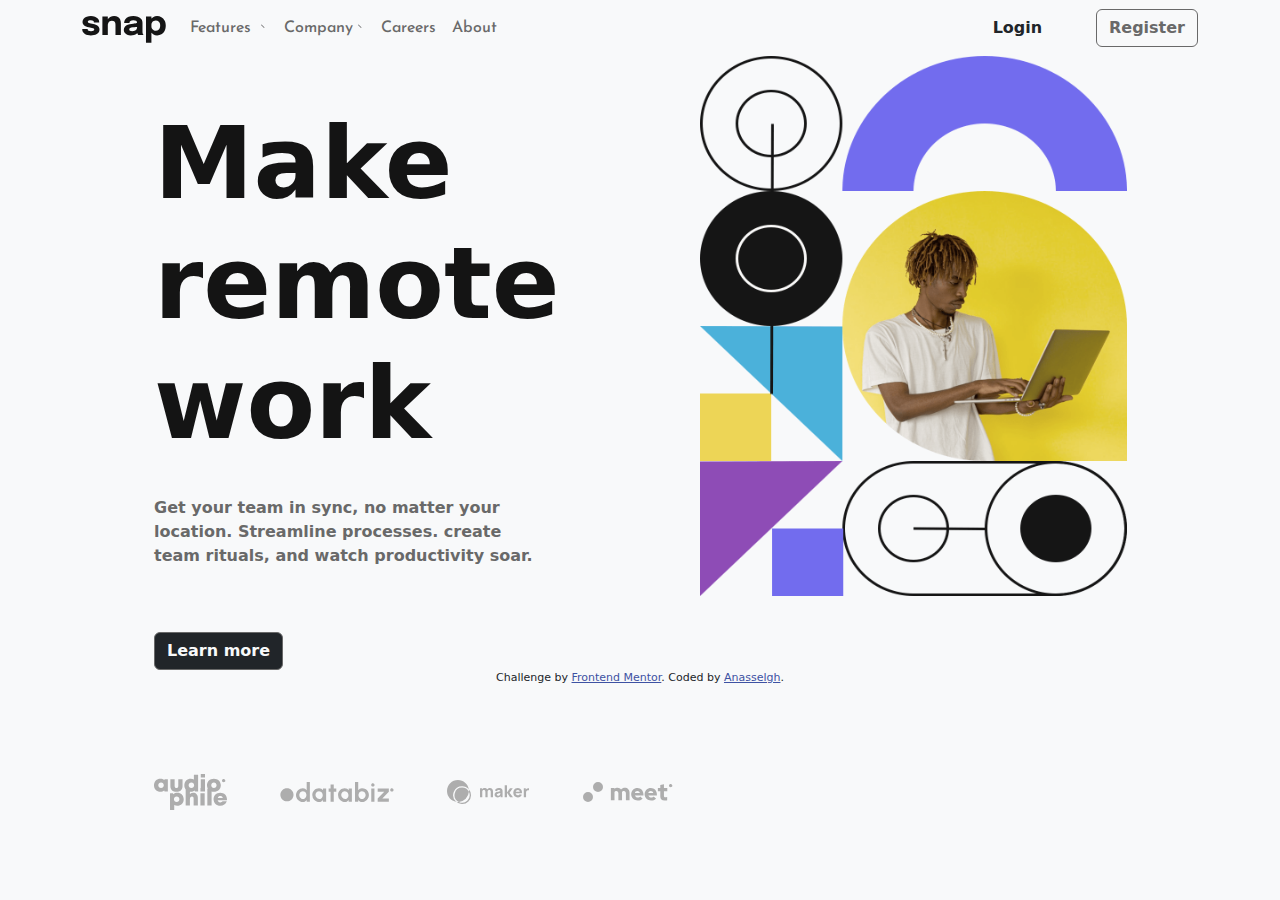
==== index.html @ 3f911e8b "new" ====
<!DOCTYPE html>
<html lang="en">
<head>
  <meta charset="UTF-8">
  <meta name="viewport" content="width=device-width, initial-scale=1.0"> <!-- displays site properly based on user's device -->

  <link rel="icon" type="image/png" sizes="32x32" href="./images/favicon-32x32.png">
  <link rel="stylesheet" href="styles .css">
  <title>Frontend Mentor | Intro section with dropdown navigation</title>
  <link href="https://cdn.jsdelivr.net/npm/bootstrap@5.3.3/dist/css/bootstrap.min.css" rel="stylesheet" integrity="sha384-QWTKZyjpPEjISv5WaRU9OFeRpok6YctnYmDr5pNlyT2bRjXh0JMhjY6hW+ALEwIH" crossorigin="anonymous">
  <script src="https://cdn.jsdelivr.net/npm/bootstrap@5.3.3/dist/js/bootstrap.bundle.min.js" integrity="sha384-YvpcrYf0tY3lHB60NNkmXc5s9fDVZLESaAA55NDzOxhy9GkcIdslK1eN7N6jIeHz" crossorigin="anonymous"></script>
  <link rel="preconnect" href="https://fonts.googleapis.com">
<link rel="preconnect" href="https://fonts.gstatic.com" crossorigin>
<link href="https://fonts.googleapis.com/css2?family=Epilogue:ital,wght@0,100..900;1,100..900&family=Josefin+Sans:ital,wght@0,100..700;1,100..700&display=swap" rel="stylesheet">
</head>
<body class=" bg-body-tertiary"  >
  <nav class="navbar  navbar-expand-lg bg-body-tertiary">
    <div class="container">
      <a class="navbar-brand" href="#">
        <svg width="84" height="27" xmlns="http://www.w3.org/2000/svg"><path d="M8.852 19.42c-1.108 0-2.175-.128-3.202-.385a9.648 9.648 0 0 1-2.756-1.137c-.811-.502-1.453-1.13-1.925-1.882-.473-.752-.709-1.63-.709-2.633v-.316h5.39v.246c0 .676.3 1.172.901 1.487.601.315 1.415.472 2.441.472a7.08 7.08 0 0 0 1.55-.166c.495-.11.903-.291 1.224-.542.321-.251.482-.569.482-.954 0-.618-.342-1.056-1.024-1.313-.683-.256-1.777-.513-3.282-.77a21.716 21.716 0 0 1-2.59-.595A10.937 10.937 0 0 1 2.938 9.91 5.28 5.28 0 0 1 1.17 8.28C.727 7.622.505 6.82.505 5.875c0-1.26.382-2.322 1.146-3.185.764-.863 1.782-1.517 3.054-1.96C5.977.287 7.377.065 8.905.065c1.458 0 2.818.242 4.078.726 1.26.484 2.28 1.179 3.062 2.083.782.904 1.172 1.992 1.172 3.264v.245H11.88v-.21c0-.467-.149-.846-.446-1.138a2.804 2.804 0 0 0-1.129-.656 4.616 4.616 0 0 0-1.418-.219c-.443 0-.9.05-1.373.149-.473.099-.872.262-1.199.49-.327.227-.49.545-.49.954 0 .396.175.72.525.97.35.252.84.456 1.47.613.63.158 1.36.306 2.188.447.781.128 1.607.306 2.476.533.869.228 1.686.549 2.45.963a5.34 5.34 0 0 1 1.855 1.627c.472.671.709 1.52.709 2.546 0 1.062-.245 1.972-.735 2.73a5.607 5.607 0 0 1-1.987 1.847 10.04 10.04 0 0 1-2.782 1.05c-1.021.227-2.068.341-3.142.341ZM33.48 19V8.92c0-.77-.1-1.473-.298-2.109a2.965 2.965 0 0 0-1.067-1.531c-.513-.385-1.254-.577-2.223-.577-.84 0-1.566.192-2.178.577a3.754 3.754 0 0 0-1.41 1.61c-.326.688-.49 1.482-.49 2.38L24.31 8.185c0-1.61.35-3.022 1.05-4.235a7.627 7.627 0 0 1 2.844-2.853C29.398.41 30.726.066 32.183.066c1.53 0 2.786.306 3.772.919.986.612 1.721 1.464 2.205 2.555.484 1.09.726 2.365.726 3.824V19H33.48Zm-13.09 0V.415h5.425V19h-5.425Zm28.389.385c-1.354 0-2.558-.216-3.614-.648-1.056-.431-1.881-1.055-2.476-1.872-.595-.817-.893-1.808-.893-2.975 0-1.318.362-2.392 1.085-3.22.724-.828 1.683-1.461 2.879-1.899a15.898 15.898 0 0 1 3.894-.866c2.041-.198 3.45-.38 4.226-.542.776-.164 1.164-.45 1.164-.858V6.47c0-.688-.33-1.23-.989-1.627-.66-.397-1.578-.595-2.756-.595-1.249 0-2.202.224-2.861.673-.66.45-.99 1.135-.99 2.056H42.11c0-1.493.406-2.753 1.217-3.78.81-1.026 1.91-1.805 3.298-2.336 1.389-.53 2.958-.796 4.708-.796 1.633 0 3.144.248 4.532.744 1.389.496 2.506 1.24 3.352 2.231.845.992 1.268 2.252 1.268 3.78v8.032c0 .479.015.937.044 1.374.03.438.096.837.201 1.199.117.408.263.747.438 1.015.175.268.32.455.437.56h-5.337a3.723 3.723 0 0 1-.376-.508 3.962 3.962 0 0 1-.43-.892 7.195 7.195 0 0 1-.305-1.234 9.674 9.674 0 0 1-.097-1.461l1.12.77c-.326.77-.854 1.432-1.583 1.986-.73.554-1.593.98-2.59 1.278-.998.297-2.074.446-3.23.446Zm1.452-4.06a6.14 6.14 0 0 0 2.389-.464A4.104 4.104 0 0 0 54.43 13.4c.467-.665.7-1.534.7-2.608V8.92l1.348 1.313c-.77.28-1.66.51-2.669.69-1.01.182-2.015.324-3.019.43-1.19.116-2.08.317-2.668.603-.59.286-.884.767-.884 1.444 0 .642.25 1.123.752 1.444.502.32 1.249.481 2.24.481Zm13.742 11.323V.415h5.442v26.233h-5.442Zm11.182-7.228a7.325 7.325 0 0 1-4.042-1.181c-1.225-.788-2.205-1.85-2.94-3.185-.735-1.336-1.103-2.838-1.103-4.507v-.28l2.345-.052v.21c0 .863.21 1.619.63 2.266.42.648.963 1.146 1.628 1.496.665.35 1.359.526 2.082.526 1.19 0 2.226-.412 3.106-1.234.881-.823 1.322-2.109 1.322-3.859s-.438-3.025-1.313-3.824c-.875-.799-1.913-1.199-3.115-1.199-.723 0-1.417.173-2.082.517a4.308 4.308 0 0 0-1.628 1.461c-.42.63-.63 1.383-.63 2.257l-2.345-.14c0-1.68.368-3.164 1.103-4.453.735-1.29 1.715-2.307 2.94-3.054a7.619 7.619 0 0 1 4.042-1.12c1.505 0 2.911.37 4.218 1.111 1.306.741 2.365 1.823 3.176 3.247.81 1.423 1.216 3.155 1.216 5.197 0 2.135-.396 3.932-1.19 5.39-.793 1.458-1.843 2.558-3.15 3.299a8.51 8.51 0 0 1-4.27 1.111Z" fill="#151515"/></svg>
      </a>
      <button class="navbar-toggler" type="button" data-bs-toggle="collapse" data-bs-target="#navbarTogglerDemo01" aria-controls="navbarTogglerDemo03" aria-expanded="false" aria-label="Toggle navigation">
        <span class="navbar-toggler-icon"></span>
      </button>
      <div class="collapse navbar-collapse" id="navbarTogglerDemo01">
        <ul class="navbar-nav me-auto my-2 my-lg-0 navbar-nav-scroll" style="--bs-scroll-height: 40vh;">
          <li class="nav-item dropdown">
            <a class="nav-link dropdown-toggle" href="#" role="button" data-bs-toggle="dropdown" aria-expanded="false">
              Features
            </a>
            <ul class="dropdown-menu">
              <li>
                <a class="dropdown-item" href="#">
                  <svg class="d-inline me-3" width="14" height="16" xmlns="http://www.w3.org/2000/svg"><path d="M14 3v12a1 1 0 0 1-1 1H1a1 1 0 0 1-1-1V3a1 1 0 0 1 1-1h1V1a1 1 0 1 1 2 0v1h2V1a1 1 0 1 1 2 0v1h2V1a1 1 0 0 1 2 0v1h1a1 1 0 0 1 1 1Zm-2 3H2v1h10V6Zm0 3H2v1h10V9Zm0 3H2v1h10v-1Z" fill="#726CEE"/></svg>
                  Todo List</a>
              </li>
              <li><a class="dropdown-item" href="#">
                <svg class="d-inline me-3" width="16" height="16" xmlns="http://www.w3.org/2000/svg"><path d="M12.667 8.667h-4v4h4v-4ZM11.334 0v1.333H4.667V0h-2v1.333h-1C.75 1.333 0 2.083 0 3v11.333C0 15.25.75 16 1.667 16h12.667C15.25 16 16 15.25 16 14.333V3c0-.917-.75-1.667-1.666-1.667h-1V0h-2Zm3 14.333H1.667V5.5h12.667v8.833Z" fill="#4BB1DA"/></svg>
                Calendar</a></li>
              <li><a class="dropdown-item" href="#">
                <svg class="d-inline me-2" width="13" height="17" xmlns="http://www.w3.org/2000/svg"><path d="M6.408 13.916c-3.313 0-6-1.343-6-3 0-.612.371-1.18 1-1.654V7.916a5 5 0 0 1 3.041-4.6 2 2 0 0 1 3.507-1.664 2 2 0 0 1 .411 1.664 5.002 5.002 0 0 1 3.041 4.6v1.346c.629.474 1 1.042 1 1.654 0 1.657-2.687 3-6 3Zm0 1c.694 0 1.352-.066 1.984-.16.004.054.016.105.016.16a2 2 0 0 1-4 0c0-.055.012-.106.016-.16.633.094 1.29.16 1.984.16Z" fill="#EDD556"/></svg>
                Reminders</a></li>
              <li><a class="dropdown-item" href="#">
                <svg class="d-inline me-3" width="16" height="16" xmlns="http://www.w3.org/2000/svg"><path d="M8 0a8 8 0 1 1 0 16A8 8 0 0 1 8 0Zm0 2.133a5.867 5.867 0 1 0 0 11.734A5.867 5.867 0 0 0 8 2.133ZM8 3.2a4.8 4.8 0 1 1 0 9.6 4.8 4.8 0 0 1 0-9.6Zm-.533 2.667a.533.533 0 0 0-.534.533v2.133c0 .295.24.534.534.534h3.2a.533.533 0 0 0 0-1.067H8V6.4a.533.533 0 0 0-.533-.533Z" fill="#8E4CB6"/></svg>
                Planning</a></li>
            </ul>
          </li>
          <li class="nav-item dropdown">
            <a class="nav-link dropdown-toggle" href="#" role="button" data-bs-toggle="dropdown" aria-expanded="false">Company</a>
            <ul class="dropdown-menu">
              <li><a class="dropdown-item" href="#">History</a></li>
              <li><a class="dropdown-item" href="#">Our Team</a></li>
        
              <li><a class="dropdown-item" href="#">Blog</a></li>
        </ul>
          </li>
          <li class="nav-item ">
            <a class="nav-link " href="#" >Careers</a>
          </li>
          <li class="nav-item">
            <a class="nav-link" href="#" >About</a>
          </li>
          
        </ul>
        <form class="d-flex inscri" role="search">
          <button class="btn Login fw-semibold " href="#" role="button" >Login</button>
          <button class="btn btn-outline-success fw-semibold" href="#" role="button">Register</button>
      </form>
      
      </div>
    </div>
  </nav>
  <div class="container-md d-none d-md-block bg-body-tertiary d-flex justify-content-center">
    <div class="container-md row mx-5 ">
      <div class="d-flex flex-column  align-items-start col-6 ">
        <h1 class="mt-5">Make remote work</h1>
        <p  class="w-75 mt-4"> 
          Get your team in sync, no matter your location.
          
          Streamline processes. create team rituals, and
        
          watch productivity soar.
        </p>
        <button class="btn btn-outline-success  btn-dark text-light  mt-5 fw-semibold " href="#" role="button">Learn more</button>
        <div class="position-absolute " style="bottom:10vh;">
          <img class="me-5"  src="./images/client-audiophile.svg" alt="" srcset="">
          <img class="me-5" src="./images/client-databiz.svg" alt="" srcset="">
          <img class="me-5" src="./images/client-maker.svg" alt="" srcset="">
          <img class="me-5" src="./images/client-meet.svg" alt="" srcset="">
        </div>
        </div>
        <div class="col-md-6 ">
          <img class="imagesize " src="./images/image-hero-desktop.png" alt="">
          <img class="d-block d-sm-none" src="./images/image-hero-mobile.png" alt="">
        </div>
      
      </div>
  </div>
  <div class="attribution">
    Challenge by <a href="https://www.frontendmentor.io?ref=challenge" target="_blank">Frontend Mentor</a>. 
    Coded by <a href="#">Anasselgh</a>.
  </div>
</body>
</html>
---- styles .css ----
.attribution { 
    font-size: 11px; text-align: center; }
.attribution a { 
    
    
    color: hsl(228, 45%, 44%); }

.dropdown-toggle ,.nav-link {
    font-family: "Josefin Sans", serif; 
    font-weight: 500 !important;
    color: hsl(0, 0%, 41%) !important;
}
.btn-outline-success{
    font-family: "Josefin Sans", serif; 
    font-weight: 300 !important;
    color: hsl(0, 0%, 41%) !important;
    border: 1px solid hsl(0, 0%, 41%) !important;
}
.btn-outline-success:hover{
    background-color:transparent !important;
    color:hsl(0, 0%, 72%) !important;
} 
.inscri{
    position: relative;
}  
.inscri .Login{
    content: "";
    position:absolute;
    right: 140%;
}
.Login:not(:focus-visible){
    outline:none !important;
    border-color:transparent !important;   
}
.dropdown-toggle::after {
    mask-image: url(./images/icon-arrow-down.svg);
}
.dropdown-toggle[aria-expanded="true"]::after {
    mask-image: url(./images/icon-arrow-up.svg);
    
}
.nav-link:hover{
    color: hsl(0, 0%, 8%) !important;
}
.dropdown-menu{
    text-align: center !important;
    left: 0px !important;
}
h1{
    
    font-weight: 700 !important;
    color: hsl(0, 0%, 8%) !important;
    font-size: 100px !important;
}
p{
    color:hsl(0, 0%, 41%)!important;
    font-weight: 600 !important;
    
} 
.imagesize{
    width: 81.8%;
    height: 88%;
}
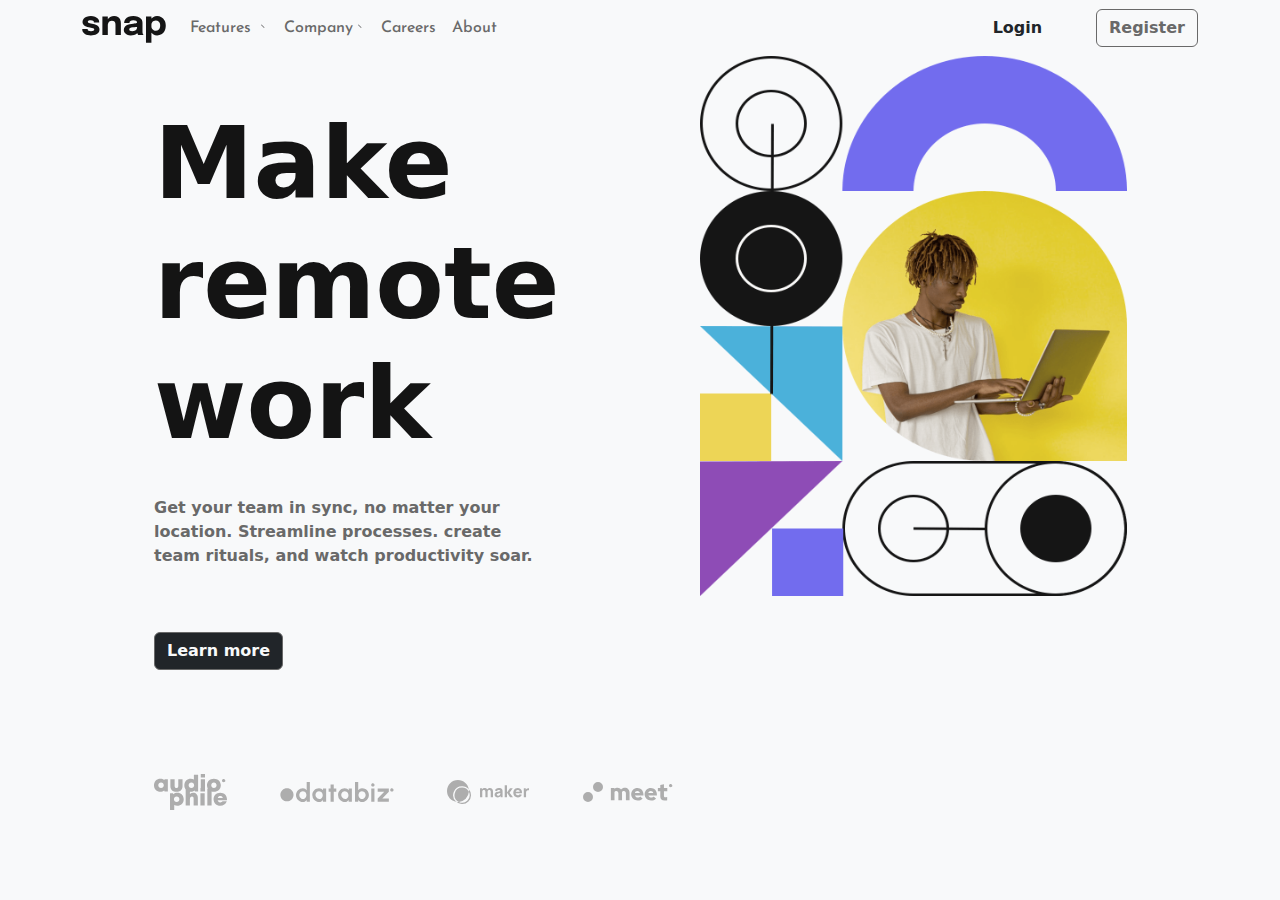
==== commit 4cfbd2d0: "comment out attribution section in index.html" ====
--- a/index.html
+++ b/index.html
@@ -96,9 +96,9 @@
       
       </div>
   </div>
-  <div class="attribution">
+  <!-- <div class="attribution">
     Challenge by <a href="https://www.frontendmentor.io?ref=challenge" target="_blank">Frontend Mentor</a>. 
     Coded by <a href="#">Anasselgh</a>.
-  </div>
+  </div> -->
 </body>
 </html>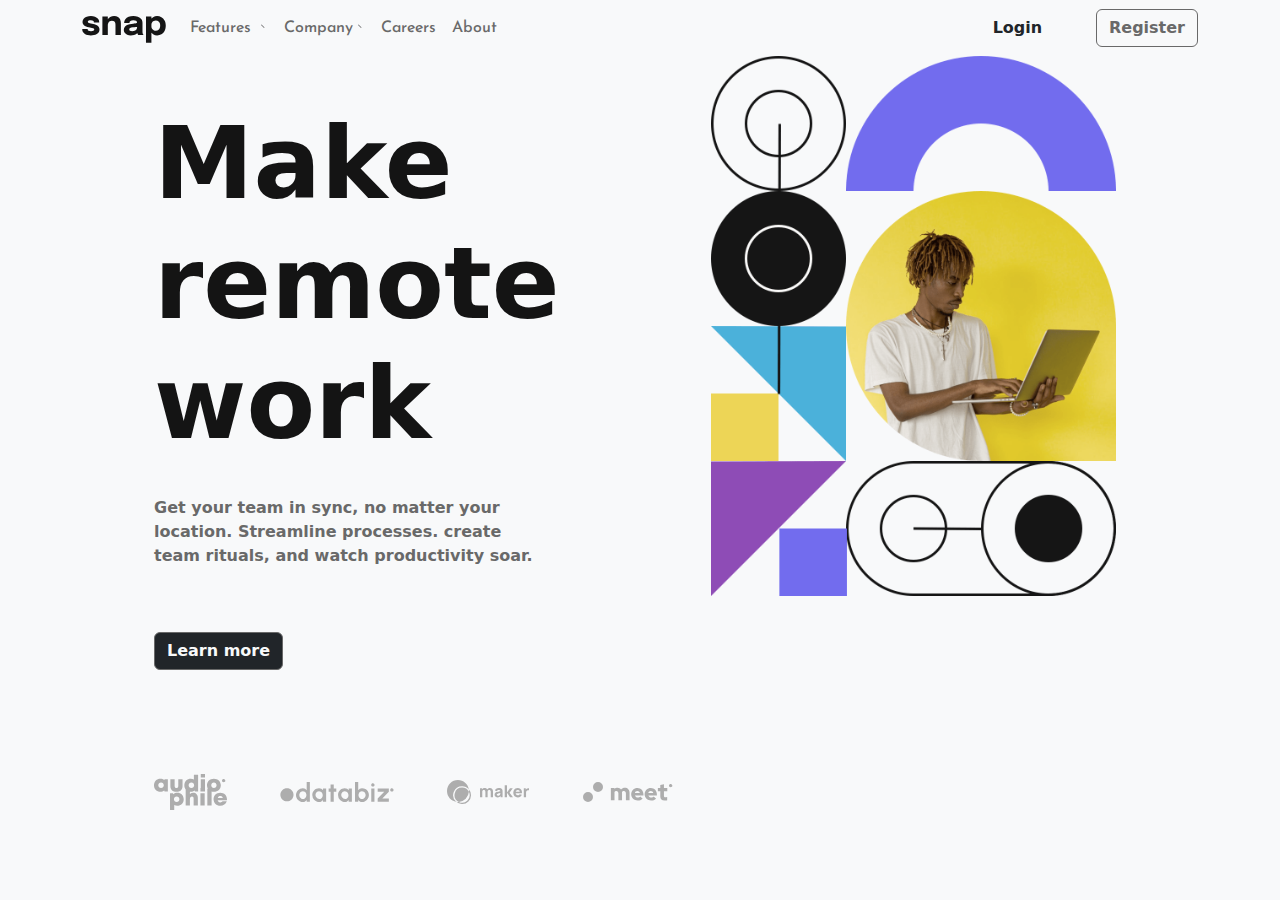
==== commit 542e8a6b: "refactor: update image class for better responsiveness in index.html" ====
--- a/index.html
+++ b/index.html
@@ -90,8 +90,7 @@
         </div>
         </div>
         <div class="col-md-6 ">
-          <img class="imagesize " src="./images/image-hero-desktop.png" alt="">
-          <img class="d-block d-sm-none" src="./images/image-hero-mobile.png" alt="">
+          <img class="imagesize object-fit-contain " src="./images/image-hero-desktop.png" alt="">
         </div>
       
       </div>
